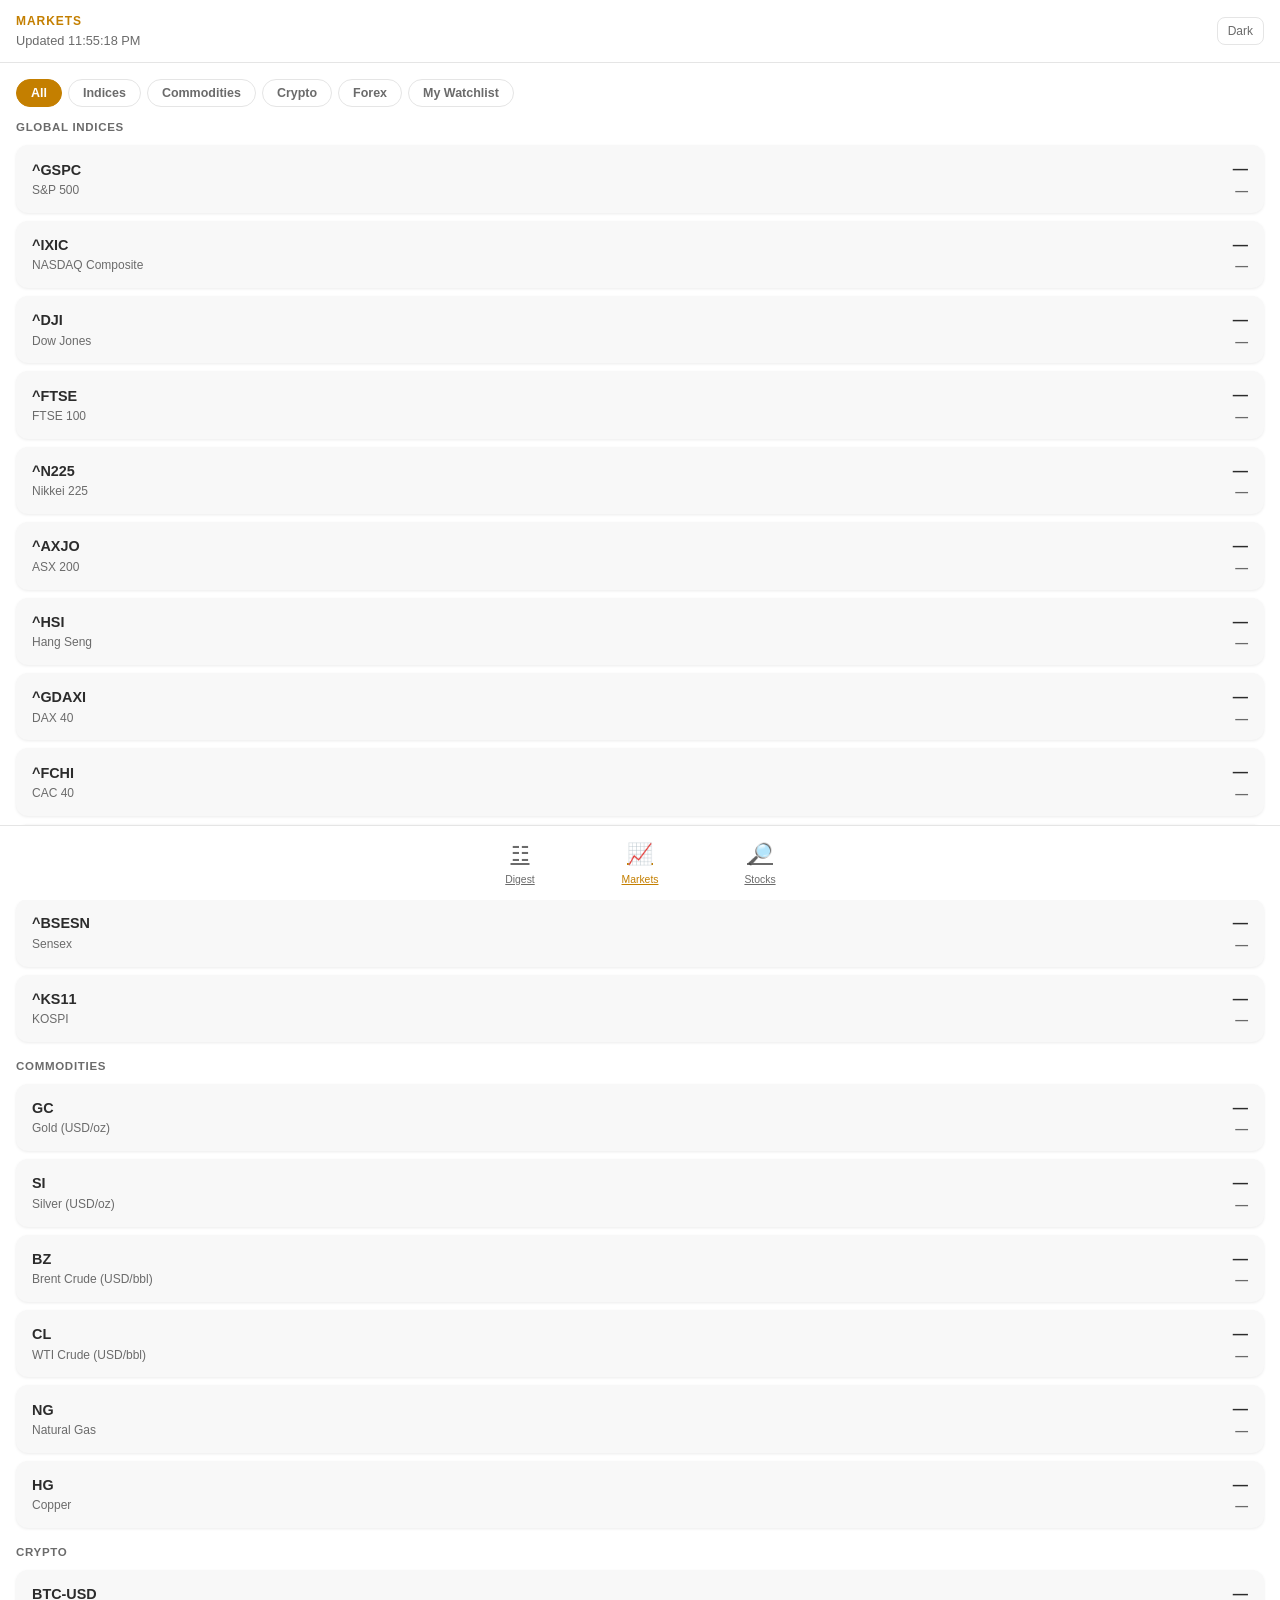
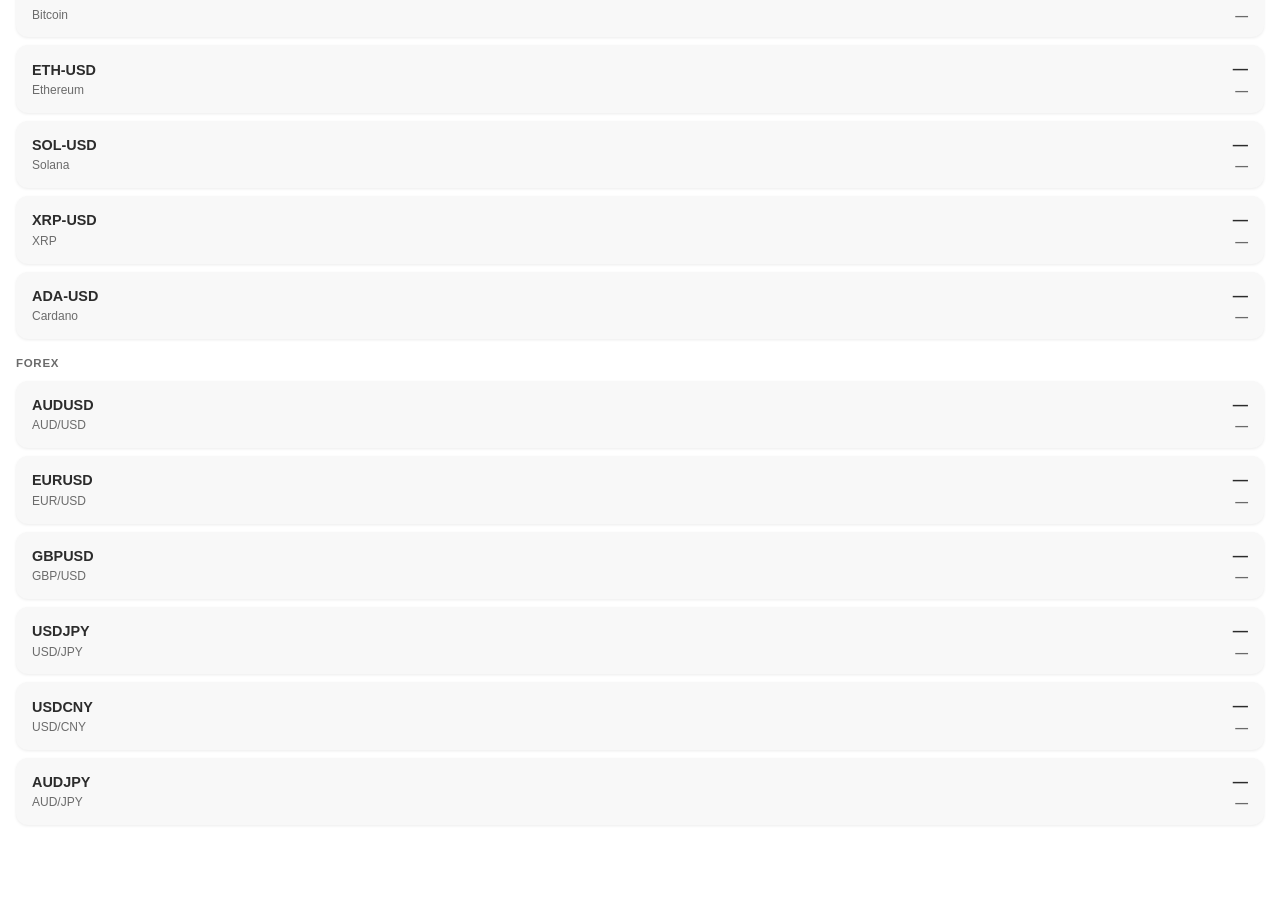
==== markets.html @ c49ea991 "Initial PWA setup — Morning Briefing digest app Includes: digest page, markets dashboard, stock sear" ====
<!DOCTYPE html>
<html lang="en">
<head>
  <meta charset="UTF-8">
  <meta name="viewport" content="width=device-width, initial-scale=1.0, viewport-fit=cover">
  <meta name="apple-mobile-web-app-capable" content="yes">
  <meta name="apple-mobile-web-app-status-bar-style" content="default">
  <meta name="apple-mobile-web-app-title" content="Briefing">
  <meta name="theme-color" content="#FFFFFF">
  <link rel="manifest" href="manifest.json">
  <link rel="apple-touch-icon" href="icon-192.png">
  <link rel="stylesheet" href="style.css">
  <title>Markets — Morning Briefing</title>
</head>
<body>

  <div class="header">
    <div>
      <div class="header-title">Markets</div>
      <div class="header-date" id="lastUpdated">Loading live data...</div>
    </div>
    <button class="theme-toggle" onclick="toggleTheme()">Dark</button>
  </div>

  <div style="padding: 12px 16px 80px;">

    <!-- Category tabs -->
    <div class="market-tabs" id="marketTabs">
      <button class="market-tab active" onclick="showCategory('all')">All</button>
      <button class="market-tab" onclick="showCategory('indices')">Indices</button>
      <button class="market-tab" onclick="showCategory('commodities')">Commodities</button>
      <button class="market-tab" onclick="showCategory('crypto')">Crypto</button>
      <button class="market-tab" onclick="showCategory('forex')">Forex</button>
      <button class="market-tab" onclick="showCategory('watchlist')">My Watchlist</button>
    </div>

    <div id="loading" class="loading">
      <div class="spinner"></div>
      <div>Fetching live prices...</div>
    </div>

    <div id="marketList"></div>

    <!-- Add to watchlist -->
    <div id="addWatchlist" style="display:none; margin-top:16px;">
      <div class="search-bar">
        <input type="text" class="search-input" id="addTickerInput"
               placeholder="Add ticker (e.g. TSLA, BHP.AX)"
               autocapitalize="characters" autocomplete="off">
        <button class="search-btn" onclick="addToWatchlist()">Add</button>
      </div>
    </div>
  </div>

  <!-- Bottom Navigation -->
  <div class="bottom-nav">
    <a href="index.html" class="nav-btn">
      <span class="nav-btn-icon">&#9783;</span>
      <span>Digest</span>
    </a>
    <a href="markets.html" class="nav-btn active">
      <span class="nav-btn-icon">&#128200;</span>
      <span>Markets</span>
    </a>
    <a href="search.html" class="nav-btn">
      <span class="nav-btn-icon">&#128270;</span>
      <span>Stocks</span>
    </a>
  </div>

  <style>
    .market-tabs {
      display: flex;
      gap: 6px;
      overflow-x: auto;
      -webkit-overflow-scrolling: touch;
      padding: 4px 0 12px;
      scrollbar-width: none;
    }
    .market-tabs::-webkit-scrollbar { display: none; }
    .market-tab {
      padding: 6px 14px;
      border: 1px solid var(--border);
      border-radius: 20px;
      background: var(--bg);
      color: var(--text-secondary);
      font-size: 0.78rem;
      font-weight: 600;
      white-space: nowrap;
      cursor: pointer;
    }
    .market-tab.active {
      background: var(--accent);
      color: white;
      border-color: var(--accent);
    }
    .market-card {
      display: flex;
      justify-content: space-between;
      align-items: center;
      padding: 12px 16px;
      background: var(--bg-card);
      border-radius: var(--radius);
      margin-bottom: 8px;
      box-shadow: var(--shadow);
      cursor: pointer;
    }
    .market-card:active { opacity: 0.8; }
    .market-left { flex: 1; }
    .market-ticker {
      font-size: 0.9rem;
      font-weight: 700;
      color: var(--text);
    }
    .market-name {
      font-size: 0.75rem;
      color: var(--text-secondary);
    }
    .market-right { text-align: right; }
    .market-price {
      font-size: 0.95rem;
      font-weight: 700;
      color: var(--text);
    }
    .market-change {
      font-size: 0.8rem;
      font-weight: 600;
    }
    .market-change.up { color: var(--green); }
    .market-change.down { color: var(--red); }
    .market-change.flat { color: var(--neutral); }
    .market-category-title {
      font-size: 0.72rem;
      font-weight: 700;
      text-transform: uppercase;
      letter-spacing: 0.06em;
      color: var(--text-secondary);
      margin: 16px 0 8px;
    }
    .market-category-title:first-child { margin-top: 0; }
    .watchlist-remove {
      background: none;
      border: none;
      color: var(--red);
      font-size: 0.75rem;
      padding: 4px 8px;
      cursor: pointer;
    }
  </style>

  <script>
    const API_BASE = 'http://localhost:8093';

    // Default market assets by category
    const MARKETS = {
      indices: [
        {ticker: '^GSPC', name: 'S&P 500', cat: 'indices'},
        {ticker: '^IXIC', name: 'NASDAQ Composite', cat: 'indices'},
        {ticker: '^DJI', name: 'Dow Jones', cat: 'indices'},
        {ticker: '^FTSE', name: 'FTSE 100', cat: 'indices'},
        {ticker: '^N225', name: 'Nikkei 225', cat: 'indices'},
        {ticker: '^AXJO', name: 'ASX 200', cat: 'indices'},
        {ticker: '^HSI', name: 'Hang Seng', cat: 'indices'},
        {ticker: '^GDAXI', name: 'DAX 40', cat: 'indices'},
        {ticker: '^FCHI', name: 'CAC 40', cat: 'indices'},
        {ticker: '^STOXX50E', name: 'Euro Stoxx 50', cat: 'indices'},
        {ticker: '^BSESN', name: 'Sensex', cat: 'indices'},
        {ticker: '^KS11', name: 'KOSPI', cat: 'indices'},
      ],
      commodities: [
        {ticker: 'GC=F', name: 'Gold (USD/oz)', cat: 'commodities'},
        {ticker: 'SI=F', name: 'Silver (USD/oz)', cat: 'commodities'},
        {ticker: 'BZ=F', name: 'Brent Crude (USD/bbl)', cat: 'commodities'},
        {ticker: 'CL=F', name: 'WTI Crude (USD/bbl)', cat: 'commodities'},
        {ticker: 'NG=F', name: 'Natural Gas', cat: 'commodities'},
        {ticker: 'HG=F', name: 'Copper', cat: 'commodities'},
      ],
      crypto: [
        {ticker: 'BTC-USD', name: 'Bitcoin', cat: 'crypto'},
        {ticker: 'ETH-USD', name: 'Ethereum', cat: 'crypto'},
        {ticker: 'SOL-USD', name: 'Solana', cat: 'crypto'},
        {ticker: 'XRP-USD', name: 'XRP', cat: 'crypto'},
        {ticker: 'ADA-USD', name: 'Cardano', cat: 'crypto'},
      ],
      forex: [
        {ticker: 'AUDUSD=X', name: 'AUD/USD', cat: 'forex'},
        {ticker: 'EURUSD=X', name: 'EUR/USD', cat: 'forex'},
        {ticker: 'GBPUSD=X', name: 'GBP/USD', cat: 'forex'},
        {ticker: 'USDJPY=X', name: 'USD/JPY', cat: 'forex'},
        {ticker: 'USDCNY=X', name: 'USD/CNY', cat: 'forex'},
        {ticker: 'AUDJPY=X', name: 'AUD/JPY', cat: 'forex'},
      ],
    };

    let allData = {};
    let currentCategory = 'all';

    // Theme
    function toggleTheme() {
      const body = document.body;
      const btn = document.querySelector('.theme-toggle');
      const meta = document.querySelector('meta[name="theme-color"]');
      if (body.getAttribute('data-theme') === 'dark') {
        body.removeAttribute('data-theme');
        btn.textContent = 'Dark';
        meta.content = '#FFFFFF';
      } else {
        body.setAttribute('data-theme', 'dark');
        btn.textContent = 'Light';
        meta.content = '#1A1A1A';
      }
      localStorage.setItem('theme', body.getAttribute('data-theme') || 'light');
    }
    if (localStorage.getItem('theme') === 'dark') {
      document.body.setAttribute('data-theme', 'dark');
      document.querySelector('.theme-toggle').textContent = 'Light';
      document.querySelector('meta[name="theme-color"]').content = '#1A1A1A';
    }

    // Watchlist
    function getWatchlist() {
      try { return JSON.parse(localStorage.getItem('marketWatchlist') || '[]'); } catch { return []; }
    }
    function saveWatchlist(list) {
      localStorage.setItem('marketWatchlist', JSON.stringify(list));
    }
    function addToWatchlist() {
      const input = document.getElementById('addTickerInput');
      const ticker = input.value.trim().toUpperCase();
      if (!ticker) return;
      let wl = getWatchlist();
      if (!wl.find(w => w.ticker === ticker)) {
        wl.push({ticker, name: ticker, cat: 'watchlist'});
        saveWatchlist(wl);
        input.value = '';
        fetchAndRender();
      }
    }
    function removeFromWatchlist(ticker) {
      let wl = getWatchlist().filter(w => w.ticker !== ticker);
      saveWatchlist(wl);
      fetchAndRender();
    }
    document.getElementById('addTickerInput')?.addEventListener('keydown', e => {
      if (e.key === 'Enter') addToWatchlist();
    });

    // Fetch all market data
    async function fetchAllMarkets() {
      const allAssets = [
        ...MARKETS.indices, ...MARKETS.commodities,
        ...MARKETS.crypto, ...MARKETS.forex,
        ...getWatchlist()
      ];

      // Fetch in batches of 6 to not overwhelm the API
      const results = {};
      const batchSize = 6;
      for (let i = 0; i < allAssets.length; i += batchSize) {
        const batch = allAssets.slice(i, i + batchSize);
        const promises = batch.map(async (asset) => {
          try {
            const resp = await fetch(`${API_BASE}/api/stock/${encodeURIComponent(asset.ticker)}?quick=1`);
            if (resp.ok) {
              const data = await resp.json();
              results[asset.ticker] = {
                ...asset,
                price: data.chart?.price,
                change: data.chart?.change,
                currency: data.chart?.currency || '',
                trend: data.chart?.trend,
              };
            }
          } catch {}
        });
        await Promise.all(promises);
      }
      return results;
    }

    function showCategory(cat) {
      currentCategory = cat;
      document.querySelectorAll('.market-tab').forEach(t => t.classList.remove('active'));
      event.target.classList.add('active');
      document.getElementById('addWatchlist').style.display = cat === 'watchlist' ? 'block' : 'none';
      renderMarkets();
    }

    function renderMarkets() {
      const list = document.getElementById('marketList');
      let html = '';

      const categories = currentCategory === 'all'
        ? ['indices', 'commodities', 'crypto', 'forex', 'watchlist']
        : [currentCategory];

      for (const cat of categories) {
        let assets;
        if (cat === 'watchlist') {
          assets = getWatchlist();
          if (assets.length === 0 && currentCategory === 'watchlist') {
            html += '<div class="market-category-title">My Watchlist</div>';
            html += '<div style="color:var(--text-secondary);font-size:0.85rem;padding:16px 0;">No stocks in watchlist yet. Add tickers below.</div>';
            continue;
          } else if (assets.length === 0) {
            continue;
          }
        } else {
          assets = MARKETS[cat] || [];
        }

        const catLabels = {indices: 'Global Indices', commodities: 'Commodities', crypto: 'Crypto', forex: 'Forex', watchlist: 'My Watchlist'};
        html += `<div class="market-category-title">${catLabels[cat] || cat}</div>`;

        for (const asset of assets) {
          const data = allData[asset.ticker];
          const price = data?.price != null ? data.price.toFixed(2) : '—';
          const change = data?.change;
          const changeStr = change != null ? (change >= 0 ? `+${change.toFixed(2)}%` : `${change.toFixed(2)}%`) : '—';
          const changeClass = change > 0 ? 'up' : change < 0 ? 'down' : 'flat';
          const currency = data?.currency || '';
          const removeBtn = cat === 'watchlist'
            ? `<button class="watchlist-remove" onclick="event.stopPropagation();removeFromWatchlist('${asset.ticker}')">Remove</button>`
            : '';

          html += `
            <div class="market-card" onclick="window.location.href='search.html?ticker=${encodeURIComponent(asset.ticker)}'">
              <div class="market-left">
                <div class="market-ticker">${asset.ticker.replace('=F','').replace('=X','')}</div>
                <div class="market-name">${asset.name}</div>
              </div>
              <div class="market-right">
                <div class="market-price">${price}</div>
                <div class="market-change ${changeClass}">${changeStr}</div>
                ${removeBtn}
              </div>
            </div>`;
        }
      }

      list.innerHTML = html;
    }

    async function fetchAndRender() {
      const loading = document.getElementById('loading');
      loading.style.display = 'block';
      try {
        allData = await fetchAllMarkets();
        document.getElementById('lastUpdated').textContent = `Updated ${new Date().toLocaleTimeString()}`;
      } catch (e) {
        document.getElementById('lastUpdated').textContent = 'Failed to load — is stock_api.py running?';
      }
      loading.style.display = 'none';
      renderMarkets();
    }

    // Auto-search if ticker in URL
    const urlTicker = new URLSearchParams(window.location.search).get('ticker');

    // Initial load
    fetchAndRender();

    // Service worker
    if ('serviceWorker' in navigator) {
      navigator.serviceWorker.register('sw.js');
    }
  </script>

</body>
</html>
---- style.css ----
/* === DAILY DIGEST PWA — Mobile-First Styles === */

:root {
  --bg: #FFFFFF;
  --bg-card: #F8F8F8;
  --text: #2C2C2C;
  --text-secondary: #6B6B6B;
  --accent: #C47F00;
  --accent-light: #FFF3DC;
  --green: #1B7A3D;
  --red: #B83227;
  --neutral: #6B6B6B;
  --border: #E5E5E5;
  --header-bg: #1C2833;
  --header-text: #FFFFFF;
  --radius: 12px;
  --shadow: 0 1px 3px rgba(0,0,0,0.08);
}

[data-theme="dark"] {
  --bg: #1A1A1A;
  --bg-card: #252525;
  --text: #E8E8E8;
  --text-secondary: #999;
  --accent-light: #3D2E00;
  --border: #333;
  --header-bg: #0D1117;
  --shadow: 0 1px 3px rgba(0,0,0,0.3);
}

* {
  margin: 0;
  padding: 0;
  box-sizing: border-box;
  -webkit-tap-highlight-color: transparent;
}

html {
  font-size: 16px;
  scroll-behavior: smooth;
}

body {
  font-family: -apple-system, BlinkMacSystemFont, 'SF Pro Text', 'Helvetica Neue', sans-serif;
  background: var(--bg);
  color: var(--text);
  line-height: 1.55;
  -webkit-font-smoothing: antialiased;
  padding-bottom: env(safe-area-inset-bottom, 20px);
}

/* --- Sticky Header --- */
.header {
  position: sticky;
  top: 0;
  z-index: 100;
  background: var(--bg);
  border-bottom: 1px solid var(--border);
  padding: 12px 16px;
  display: flex;
  justify-content: space-between;
  align-items: center;
  backdrop-filter: blur(10px);
  -webkit-backdrop-filter: blur(10px);
}

.header-title {
  font-size: 0.75rem;
  font-weight: 700;
  letter-spacing: 0.08em;
  text-transform: uppercase;
  color: var(--accent);
}

.header-date {
  font-size: 0.8rem;
  color: var(--text-secondary);
}

.theme-toggle {
  background: none;
  border: 1px solid var(--border);
  border-radius: 8px;
  padding: 6px 10px;
  font-size: 0.75rem;
  color: var(--text-secondary);
  cursor: pointer;
}

/* --- Section Cards --- */
.section {
  margin: 12px 16px;
  background: var(--bg-card);
  border-radius: var(--radius);
  box-shadow: var(--shadow);
  overflow: hidden;
}

.section-header {
  display: flex;
  justify-content: space-between;
  align-items: center;
  padding: 14px 16px;
  cursor: pointer;
  user-select: none;
  -webkit-user-select: none;
}

.section-title {
  font-size: 0.8rem;
  font-weight: 700;
  letter-spacing: 0.06em;
  text-transform: uppercase;
  color: var(--accent);
}

.section-chevron {
  font-size: 0.9rem;
  color: var(--text-secondary);
  transition: transform 0.2s;
}

.section.collapsed .section-chevron {
  transform: rotate(-90deg);
}

.section.collapsed .section-body {
  display: none;
}

.section-body {
  padding: 0 16px 16px;
}

/* --- Weather Card (special styling) --- */
.weather-card {
  margin: 12px 16px;
  background: var(--accent-light);
  border-radius: var(--radius);
  padding: 16px;
  display: flex;
  align-items: center;
  gap: 16px;
}

.weather-icon {
  font-size: 2.5rem;
}

.weather-details {
  flex: 1;
}

.weather-temp {
  font-size: 1.5rem;
  font-weight: 700;
  color: var(--text);
}

.weather-desc {
  font-size: 0.85rem;
  color: var(--text-secondary);
}

.weather-meta {
  display: flex;
  gap: 12px;
  margin-top: 4px;
  font-size: 0.78rem;
  color: var(--text-secondary);
}

/* --- Calendar --- */
.cal-event {
  display: flex;
  gap: 12px;
  padding: 10px 0;
  border-bottom: 1px solid var(--border);
  align-items: flex-start;
}

.cal-event:last-child {
  border-bottom: none;
}

.cal-time {
  font-size: 0.8rem;
  font-weight: 600;
  color: var(--accent);
  min-width: 65px;
  flex-shrink: 0;
}

.cal-title {
  font-size: 0.88rem;
  color: var(--text);
}

.cal-location {
  font-size: 0.78rem;
  color: var(--text-secondary);
}

/* --- Portfolio Table --- */
.table-wrapper {
  overflow-x: auto;
  -webkit-overflow-scrolling: touch;
  margin: 0 -16px;
  padding: 0 16px;
}

.portfolio-table {
  width: 100%;
  min-width: 500px;
  border-collapse: collapse;
  font-size: 0.78rem;
}

.portfolio-table thead {
  background: var(--header-bg);
  color: var(--header-text);
}

.portfolio-table th {
  padding: 8px 10px;
  text-align: left;
  font-weight: 600;
  font-size: 0.72rem;
  text-transform: uppercase;
  letter-spacing: 0.04em;
}

.portfolio-table td {
  padding: 7px 10px;
  border-bottom: 1px solid var(--border);
}

.portfolio-table tbody tr:last-child td {
  border-bottom: none;
}

.signal-bullish { color: var(--green); font-weight: 600; }
.signal-bearish { color: var(--red); font-weight: 600; }
.signal-neutral { color: var(--neutral); font-weight: 600; }

/* --- News Story Cards --- */
.story {
  padding: 12px 0;
  border-bottom: 1px solid var(--border);
}

.story:last-child {
  border-bottom: none;
}

.story-headline {
  font-size: 0.92rem;
  font-weight: 600;
  color: var(--text);
  margin-bottom: 4px;
}

.story-body {
  font-size: 0.85rem;
  color: var(--text-secondary);
  line-height: 1.5;
}

.story-headline {
  cursor: pointer;
  display: flex;
  justify-content: space-between;
  align-items: center;
}

.story-expand-hint {
  color: var(--text-secondary);
  font-size: 0.9rem;
  transition: transform 0.2s;
  flex-shrink: 0;
  margin-left: 8px;
}

.story.expanded .story-expand-hint {
  transform: rotate(90deg);
}

.story-why {
  font-size: 0.82rem;
  color: var(--accent);
  font-weight: 500;
  margin-top: 6px;
}

.story-extended {
  display: none;
  font-size: 0.85rem;
  color: var(--text);
  line-height: 1.55;
  margin-top: 8px;
  padding-top: 8px;
  border-top: 1px solid var(--border);
}

.story.expanded .story-extended {
  display: block;
}

/* --- Sports Score Cards --- */
.sport-league {
  font-size: 0.78rem;
  font-weight: 700;
  text-transform: uppercase;
  letter-spacing: 0.05em;
  color: var(--accent);
  margin-top: 12px;
  margin-bottom: 6px;
}

.sport-league:first-child {
  margin-top: 0;
}

.match {
  display: flex;
  justify-content: space-between;
  align-items: center;
  padding: 8px 0;
  border-bottom: 1px solid var(--border);
  font-size: 0.85rem;
}

.match:last-child {
  border-bottom: none;
}

.match-teams {
  color: var(--text);
}

.match-score {
  font-weight: 600;
  color: var(--text);
}

.match-time {
  font-size: 0.78rem;
  color: var(--text-secondary);
}

/* --- League Standings Table --- */
.league-table {
  width: 100%;
  border-collapse: collapse;
  font-size: 0.73rem;
}
.league-table thead th {
  text-align: left;
  font-weight: 700;
  color: var(--text-secondary);
  padding: 4px 6px;
  border-bottom: 2px solid var(--border);
  white-space: nowrap;
  font-size: 0.68rem;
  text-transform: uppercase;
  letter-spacing: 0.03em;
}
.league-table thead th:first-child {
  width: 24px;
  text-align: center;
}
.league-table tbody td {
  padding: 4px 6px;
  border-bottom: 1px solid var(--border);
  color: var(--text);
  white-space: nowrap;
}
.league-table tbody td:first-child {
  text-align: center;
  color: var(--text-secondary);
  font-weight: 600;
}
.league-table tbody td:nth-child(2) {
  font-weight: 600;
  max-width: 120px;
  overflow: hidden;
  text-overflow: ellipsis;
}
.league-table tbody tr:nth-child(even) {
  background: var(--bg-card);
}
.league-table tbody tr:last-child td {
  border-bottom: none;
}

/* --- Entrepreneurial Pitch Card --- */
.pitch-field {
  display: flex;
  gap: 8px;
  padding: 4px 0;
  font-size: 0.85rem;
}

.pitch-label {
  font-weight: 600;
  color: var(--accent);
  min-width: 100px;
  flex-shrink: 0;
  font-size: 0.78rem;
  text-transform: uppercase;
}

.pitch-value {
  color: var(--text);
}

/* --- Event Cards --- */
.event {
  padding: 12px 0;
  border-bottom: 1px solid var(--border);
}

.event:last-child {
  border-bottom: none;
}

.event-name {
  font-size: 0.9rem;
  font-weight: 600;
  color: var(--text);
}

.event-details {
  font-size: 0.82rem;
  color: var(--text-secondary);
  margin-top: 2px;
}

.event-pub {
  font-size: 0.8rem;
  color: var(--accent);
  margin-top: 4px;
}

/* --- Big Picture / Narrative --- */
.narrative {
  font-size: 0.9rem;
  line-height: 1.6;
  color: var(--text);
}

.narrative p {
  margin-bottom: 10px;
}

.narrative p:last-child {
  margin-bottom: 0;
}

/* --- Footer --- */
.footer {
  text-align: center;
  padding: 20px 16px 40px;
  font-size: 0.72rem;
  color: var(--text-secondary);
}

/* --- Section Nav Dots --- */
.nav-dots {
  position: fixed;
  right: 6px;
  top: 50%;
  transform: translateY(-50%);
  z-index: 99;
  display: flex;
  flex-direction: column;
  gap: 8px;
}

.nav-dot {
  width: 6px;
  height: 6px;
  border-radius: 50%;
  background: var(--border);
  transition: background 0.2s, transform 0.2s;
}

.nav-dot.active {
  background: var(--accent);
  transform: scale(1.4);
}

/* --- Utility --- */
.text-green { color: var(--green); }
.text-red { color: var(--red); }
.text-accent { color: var(--accent); }
.text-secondary { color: var(--text-secondary); }
.font-bold { font-weight: 600; }
.mt-8 { margin-top: 8px; }
.mb-4 { margin-bottom: 4px; }

/* --- No-content state --- */
.empty-state {
  text-align: center;
  padding: 60px 20px;
  color: var(--text-secondary);
}

.empty-state-icon {
  font-size: 3rem;
  margin-bottom: 12px;
}

.empty-state-text {
  font-size: 0.9rem;
}

/* === STOCK SEARCH PAGE === */

.page { display: none; }
.page.active { display: block; }

/* Bottom nav bar */
.bottom-nav {
  position: fixed;
  bottom: 0;
  left: 0;
  right: 0;
  z-index: 100;
  background: var(--bg);
  border-top: 1px solid var(--border);
  display: flex;
  justify-content: center;
  gap: 0;
  padding: 8px 0;
  padding-bottom: calc(8px + env(safe-area-inset-bottom, 0px));
}

.nav-btn {
  flex: 1;
  max-width: 120px;
  display: flex;
  flex-direction: column;
  align-items: center;
  gap: 2px;
  background: none;
  border: none;
  color: var(--text-secondary);
  font-size: 0.65rem;
  padding: 4px 0;
  cursor: pointer;
}

.nav-btn.active {
  color: var(--accent);
}

.nav-btn-icon {
  font-size: 1.3rem;
}

/* Stock search UI */
.search-container {
  padding: 16px;
  padding-top: 70px;
}

.search-bar {
  display: flex;
  gap: 8px;
  margin-bottom: 16px;
}

.search-input {
  flex: 1;
  padding: 12px 16px;
  border: 1px solid var(--border);
  border-radius: var(--radius);
  font-size: 1rem;
  background: var(--bg-card);
  color: var(--text);
  outline: none;
  -webkit-appearance: none;
}

.search-input:focus {
  border-color: var(--accent);
}

.search-input::placeholder {
  color: var(--text-secondary);
}

.search-btn {
  padding: 12px 20px;
  background: var(--accent);
  color: white;
  border: none;
  border-radius: var(--radius);
  font-size: 0.85rem;
  font-weight: 600;
  cursor: pointer;
}

.search-btn:disabled {
  opacity: 0.5;
}

/* Stock report card */
.stock-report {
  background: var(--bg-card);
  border-radius: var(--radius);
  box-shadow: var(--shadow);
  overflow: hidden;
  margin-bottom: 16px;
}

.stock-report-header {
  background: var(--header-bg);
  color: var(--header-text);
  padding: 16px;
}

.stock-ticker {
  font-size: 1.5rem;
  font-weight: 700;
  letter-spacing: 0.04em;
}

.stock-name {
  font-size: 0.85rem;
  opacity: 0.8;
  margin-top: 2px;
}

.stock-price-row {
  display: flex;
  justify-content: space-between;
  align-items: baseline;
  margin-top: 8px;
}

.stock-price {
  font-size: 1.8rem;
  font-weight: 700;
}

.stock-change {
  font-size: 1rem;
  font-weight: 600;
}

.stock-change.up { color: var(--green); }
.stock-change.down { color: var(--red); }

.stock-report-body {
  padding: 16px;
}

.stock-verdict {
  padding: 12px 16px;
  border-radius: 8px;
  margin-bottom: 16px;
  font-weight: 600;
  font-size: 0.9rem;
}

.stock-verdict.bullish {
  background: #e8f5e9;
  color: var(--green);
}

.stock-verdict.bearish {
  background: #fbe9e7;
  color: var(--red);
}

.stock-verdict.neutral {
  background: #f5f5f5;
  color: var(--neutral);
}

[data-theme="dark"] .stock-verdict.bullish { background: #1b3a1b; }
[data-theme="dark"] .stock-verdict.bearish { background: #3a1b1b; }
[data-theme="dark"] .stock-verdict.neutral { background: #2a2a2a; }

.stock-section-title {
  font-size: 0.75rem;
  font-weight: 700;
  text-transform: uppercase;
  letter-spacing: 0.06em;
  color: var(--accent);
  margin: 16px 0 8px;
}

.stock-section-title:first-child {
  margin-top: 0;
}

.stock-metric {
  display: flex;
  justify-content: space-between;
  padding: 6px 0;
  border-bottom: 1px solid var(--border);
  font-size: 0.85rem;
}

.stock-metric:last-child {
  border-bottom: none;
}

.stock-metric-label {
  color: var(--text-secondary);
}

.stock-metric-value {
  font-weight: 600;
  color: var(--text);
}

.stock-narrative {
  font-size: 0.88rem;
  line-height: 1.6;
  color: var(--text);
  margin-top: 8px;
}

.stock-narrative p {
  margin-bottom: 10px;
}

.stock-narrative p:last-child {
  margin-bottom: 0;
}

/* Loading spinner */
.loading {
  text-align: center;
  padding: 40px 20px;
  color: var(--text-secondary);
}

.spinner {
  display: inline-block;
  width: 32px;
  height: 32px;
  border: 3px solid var(--border);
  border-top-color: var(--accent);
  border-radius: 50%;
  animation: spin 0.8s linear infinite;
  margin-bottom: 12px;
}

@keyframes spin {
  to { transform: rotate(360deg); }
}

/* Recent searches */
.recent-searches {
  margin-top: 24px;
}

.recent-title {
  font-size: 0.75rem;
  font-weight: 700;
  text-transform: uppercase;
  letter-spacing: 0.06em;
  color: var(--text-secondary);
  margin-bottom: 8px;
}

.recent-item {
  display: flex;
  justify-content: space-between;
  align-items: center;
  padding: 12px 16px;
  background: var(--bg-card);
  border-radius: 8px;
  margin-bottom: 6px;
  cursor: pointer;
}

.recent-item-ticker {
  font-weight: 600;
  color: var(--text);
}

.recent-item-name {
  font-size: 0.8rem;
  color: var(--text-secondary);
}

.recent-item-arrow {
  color: var(--text-secondary);
  font-size: 0.8rem;
}
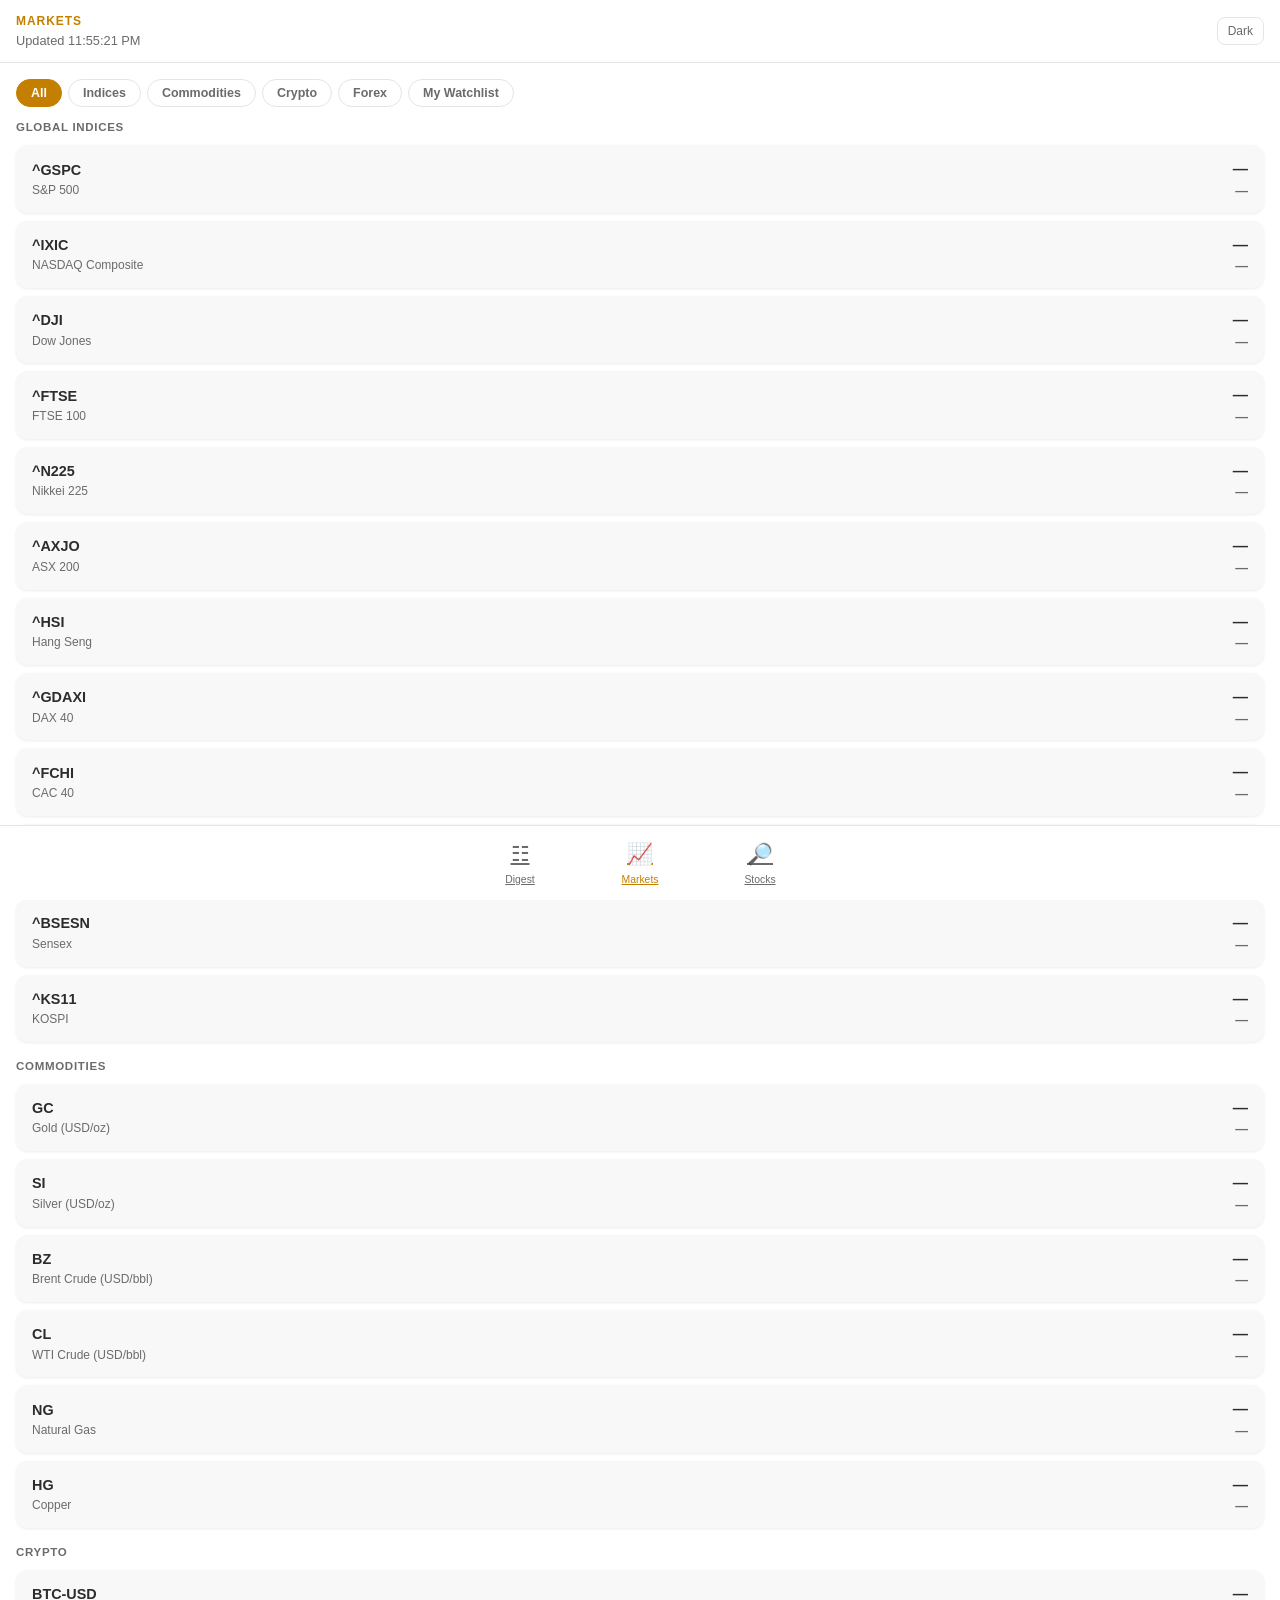
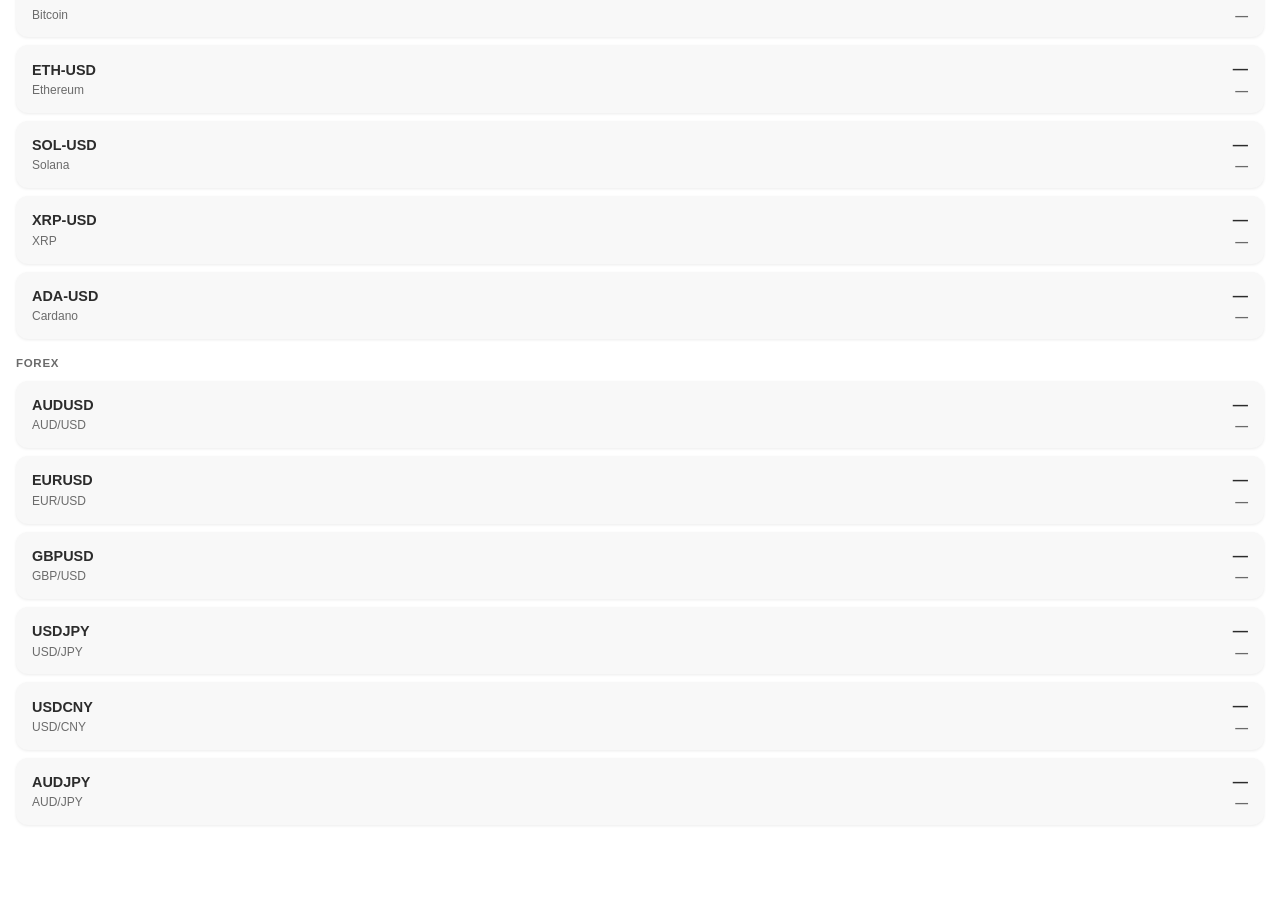
==== commit 1b9034da: "Point stock API to Cloudflare Worker instead of localhost Co-Authored-By: Claude Opus 4.6 <noreply@a" ====
--- a/markets.html
+++ b/markets.html
@@ -149,7 +149,7 @@
   </style>
 
   <script>
-    const API_BASE = 'http://localhost:8093';
+    const API_BASE = 'https://black-glade-e64b.hamishgraham07.workers.dev';
 
     // Default market assets by category
     const MARKETS = {
